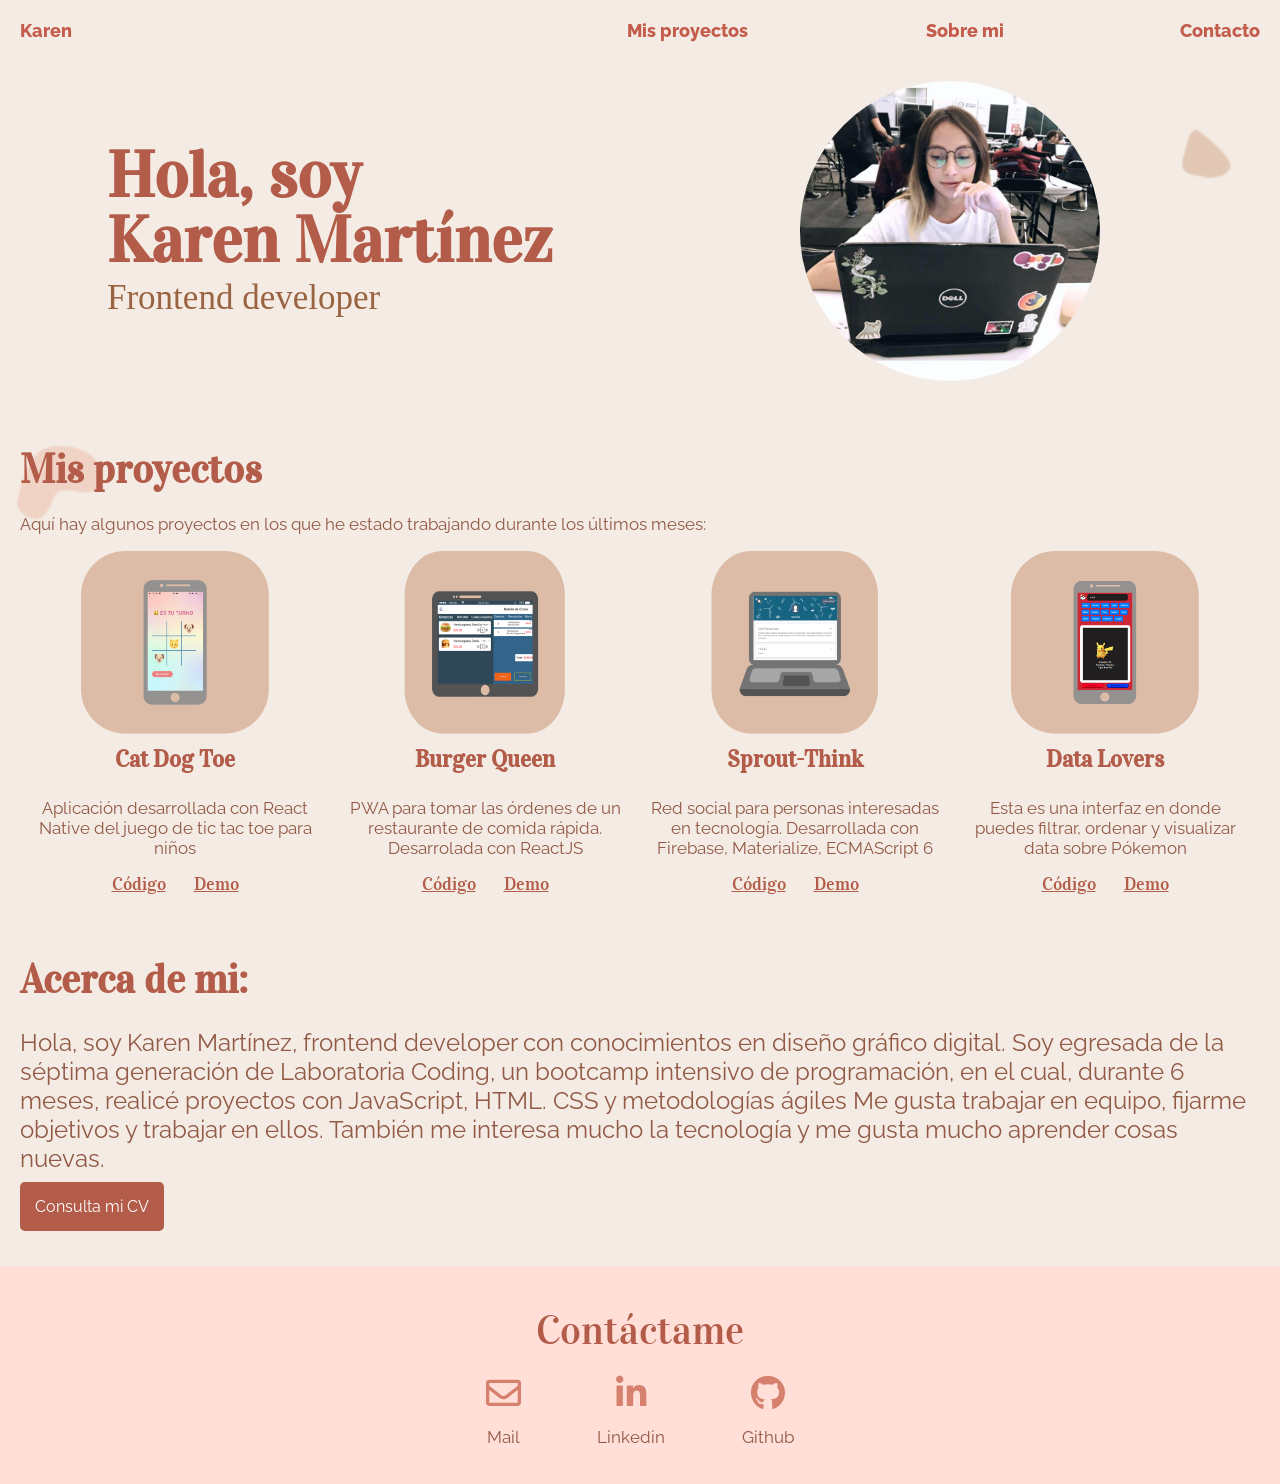
==== index.html @ d1239988 "update mayo 2021" ====
<!DOCTYPE html>
<html lang="en">

<head>
    <meta charset="UTF-8">
    <meta http-equiv="X-UA-Compatible" content="IE=edge">
    <meta name="viewport" content="width=device-width, initial-scale=1.0">
    <title>Karen Martínez Frontend Developer</title>
    <link rel="stylesheet" href="styles.css">
    <link rel="stylesheet" href="https://use.fontawesome.com/releases/v5.7.0/css/all.css"
    integrity="sha384-lZN37f5QGtY3VHgisS14W3ExzMWZxybE1SJSEsQp9S+oqd12jhcu+A56Ebc1zFSJ" crossorigin="anonymous">
</head>

<body>
    <main>
        <nav class="navbar">
            <ul class="nav-list">
                <li class="nav-list_item"><a href="#Start">Karen</a></li>
                <li class="nav-list_item"><a href="#Proyectos">Mis proyectos</a></li>
                <li class="nav-list_item"><a href="#Acercademi">Sobre mi</a></li>
                <li class="nav-list_item"><a href="#Contacto">Contacto</a></li>
            </ul>
        </nav>
        <section class="above" id="Start">
            <div class="above-txt_cont">
                <h1 class="above_title">Hola, soy<br>Karen Martínez<br></h1>
                <p  class="above_title_2">Frontend developer</p>
            </div>
            <div class="above-img_cont">
                <img src="/assets/karen-picture.jpg" alt="" class="above_photo">
            </div>
            <div class="mobile-links">
                <a href="#Proyectos">Mis proyectos</a>
                <a href="#Acercademi">Sobre mi</a>
                <a href="#Contacto">Contacto</a>
            </div>
        </section>
        <section class="projects" id="Proyectos">
            <h2 class="section_title">Mis proyectos</h2>
            <p class="gnral_txt">Aquí hay algunos proyectos en los que he estado trabajando durante los últimos
                meses:</p>
            <div class="projects_cards_cont">
                <div class="project_card">
                    <img src="./assets/Grupo 11.png">
                    <h3>Cat Dog Toe</h3>
                    <p class="gnral_txt">Aplicación desarrollada con React Native del juego de tic tac toe para niños
                    </p>
                    <div>
                        <a href="https://github.com/Karen-Mtz/CDMX007-TIC-TAC-TOE-RN" target="_blank">Código</a>
                        <a href="https://expo.io/@karen-marce/cat-dog" target="_blank">Demo</a>
                    </div>
                </div>
                <div class="project_card">
                    <img src="./assets/Grupo 8.png">
                    <h3>Burger Queen</h3>
                    <p class="gnral_txt">PWA para tomar las órdenes de un restaurante de comida rápida. Desarrolada
                        con ReactJS</p>
                    <div>
                        <a href="https://github.com/Karen-Mtz/BQ-test" target="_blank">Código</a>
                        <a href="https://karen-mtz.github.io/BQ-test/" target="_blank">Demo</a>
                    </div>
                </div>
                <div class="project_card">
                    <img src="./assets/Grupo 9.png">
                    <h3>Sprout-Think</h3>
                    <p class="gnral_txt">Red social para personas interesadas en tecnología. Desarrollada con
                        Firebase, Materialize, ECMAScript 6</p>
                    <div>
                        <a href="https://github.com/Karen-Mtz/CDMX007-social-network" target="_blank">Código</a>
                        <a href="https://karen-mtz.github.io/CDMX007-social-network/src/#home" target="_blank">Demo</a>
                    </div>
                </div>
                <div class="project_card">
                    <img src="./assets/Grupo 10.png">
                    <h3>Data Lovers</h3>
                    <p class="gnral_txt">Esta es una interfaz en donde puedes filtrar, ordenar y visualizar data
                        sobre Pókemon </p>
                    <div>
                        <a href="https://github.com/Karen-Mtz/cdmx-2019-01-bc-core-data-lovers"
                            target="_blank">Código</a>
                        <a href="https://karen-mtz.github.io/cdmx-2019-01-bc-core-data-lovers/src/"
                            target="_blank">Demo</a>
                    </div>
                </div>
            </div>
        </section>
        <section class="aboutme" id="Acercademi">
            <h2 class="section_title">Acerca de mi:</h2>
            <p>Hola, soy Karen Martínez, frontend developer con conocimientos en diseño gráfico digital.
                Soy egresada de la séptima generación de Laboratoria Coding, un bootcamp intensivo
                de programación, en el cual, durante 6 meses, realicé proyectos con JavaScript, HTML. CSS y
                metodologías ágiles 
                Me gusta trabajar en equipo, fijarme objetivos y trabajar en ellos. También me interesa mucho la tecnología y me
                gusta mucho aprender cosas nuevas.</p>
                <a class="cta_cv" href="https://drive.google.com/file/d/1RbEfGyEujtPp98dflF2PJL2Dz9s60iLj/view?usp=sharing" target="_blank">Consulta mi CV</a>
        </section>
        <footer id="Contacto">
            <h2 class="section_title">Contáctame</h2>
            <div class="footer-links">
                <div>
                    <a href="mailto: dkareen.mtz@gmail.com"><i class="far fa-envelope"></i></a>
                    <p class="gnral_txt">Mail</p>
                </div>
                <div>
                    <a href="https://www.linkedin.com/in/karen-marce/" target="_blank"><i class="fab fa-linkedin-in"></i></a>
                    <p class="gnral_txt">Linkedin</p>
                </div>
                <div>
                    <a href="https://github.com/Karen-Mtz" target="_blank"><i class="fab fa-github"></i></a>
                    <p class="gnral_txt">Github</p>
                </div>
            </div>
        </footer>
    </main>
</body>

</html>
---- styles.css ----
@import url('https://fonts.googleapis.com/css?family=Open+Sans&display=swap');
@import url('https://fonts.googleapis.com/css?family=Raleway&display=swap');
@import url('https://fonts.googleapis.com/css?family=Vidaloka&display=swap');

body {
    margin: 0;
    padding: 0;
    overflow-x: hidden;
}
.back {
    background-image: url(./assets/Web\ 1366\ –\ 1.png);
    background-size: cover;
    /* background-repeat: no-repeat; */
}
main {
    max-width: 1440px;
    margin: 0 auto;
    background-image: url(./assets/Web\ 1366\ –\ 2.png);
    background-size: cover;
}
.nav-list {
    list-style-type: none;
    margin: 0;
    padding: 0;
    display: grid;
    grid-template-columns: 2fr 1fr 1fr 1fr;
}
.nav-list li {
    justify-self: flex-end;
}
.nav-list li:first-child {
    justify-self: auto
}
 .nav-list_item a {
    display: block;
    padding: 20px;
    font-family: "Raleway";
    text-decoration: none;
    color: #C45C4C;
    font-weight: 800;
    font-size: 18px;
  }

  .above {
    padding: 20px;
    width: 100wv;
    display: grid;
    grid-template-columns: 1fr 1fr;
    align-items: center;
}
.above-img_cont {
    text-align: center;
}
  .above_photo {
    height: 300px;
    width: 300px;
    object-fit: fill;
    border-radius: 85%;
}

.above_title {
    font-family: 'Vidaloka', serif;
    color: #B35C49;
    font-size: 65px;
    line-height: 1em;
    margin: 0
}
.above_title_2 {
    font-size: 35px;
    font-weight: 100;
    color: #9A6341;
    margin: 5px 0;
}
.cta_cv {
    background-color: #B35C49;
    color: #fff;
    padding: 15px;
    border-radius: 5px;
    text-decoration: none;
    font-family: "Raleway";
}
.above_txt {
    color: #925946;
    font-size: 17px;
    font-family: 'Raleway';
    font-weight: 400;
    max-width: 70%;
    margin-bottom: 35px;
}
.above-txt_cont {
    justify-content: center;
    display: grid;
}
.projects,
.aboutme {
    padding: 20px;
}
.section_title {
    font-family: 'Vidaloka', serif;
    color: #B35C49;
    font-size: 40px;
    margin: 20px 0;
}
.gnral_txt {
    color: #925946;
    font-size: 17px;
    font-family: 'Raleway';
    font-weight: 400;
}
.projects_cards_cont {
    display: grid;
    grid-template-columns: 1fr 1fr 1fr 1fr;
}
.project_card {
    text-align: center;
    padding: 0 10px;
    display: flex;
    flex-flow: column;
    justify-content: center;
    align-items: center;
}
.project_card img {
    height: 65%;
    width: 65%;
}
.project_card h3 {
    font-family: 'Vidaloka', serif;
    color: #B35C49;
    font-size: 23px;
    margin: 10px;
}
.project_card .gnral_txt {
    margin: 15px 0;
}
.project_card a {
    font-family: 'Vidaloka';
    color: #B35C49;
    padding: 0 12px;
    font-size: 18px;
}
.aboutme p {
    font-size: 24px;
    color: #925946;
    font-family: 'Raleway';
}
i {
    color: #D6816D;
    font-size: 35px;
}
footer {
    background-color: #ffdfd7;
    text-align: center;
    padding: 20px 0;
}
footer h2 {
    margin: 0;
    font-weight: 300;
}
.footer-links {
    display: flex;
    justify-content: space-around;
    max-width: 30%;
    margin: 0 auto;
}
.aboutme {
    margin-bottom: 30px;
}

.mobile-links {
    display: none;
}


  @media only screen and (max-width: 768px) {
    .navbar {
        display: none;
    }
    .mobile-links {
        display: block;
    }
    .above {
        display: block;
        max-width: 100vw;
        text-align: center;
    }
    .above_txt {
        max-width: unset;
    }
    .above-img_cont {
        width: unset;
    }
    .projects_cards_cont {
        grid-template-columns: 1fr;
        grid-row-gap: 30px;
    }
    .footer-links {
        max-width: 80%;
    }

    .above_photo {
        height: 200px;
        width: 200px;
    }
    .mobile-links {
        display: flex;
        justify-content: space-around; 
        margin-top: 20px;
     }
     .mobile-links a {
        font-family: "Raleway";
        text-decoration: none;
        color: #C45C4C;
        font-weight: 800;
        font-size: 16px;
        padding: 0 5px;
     }
  }
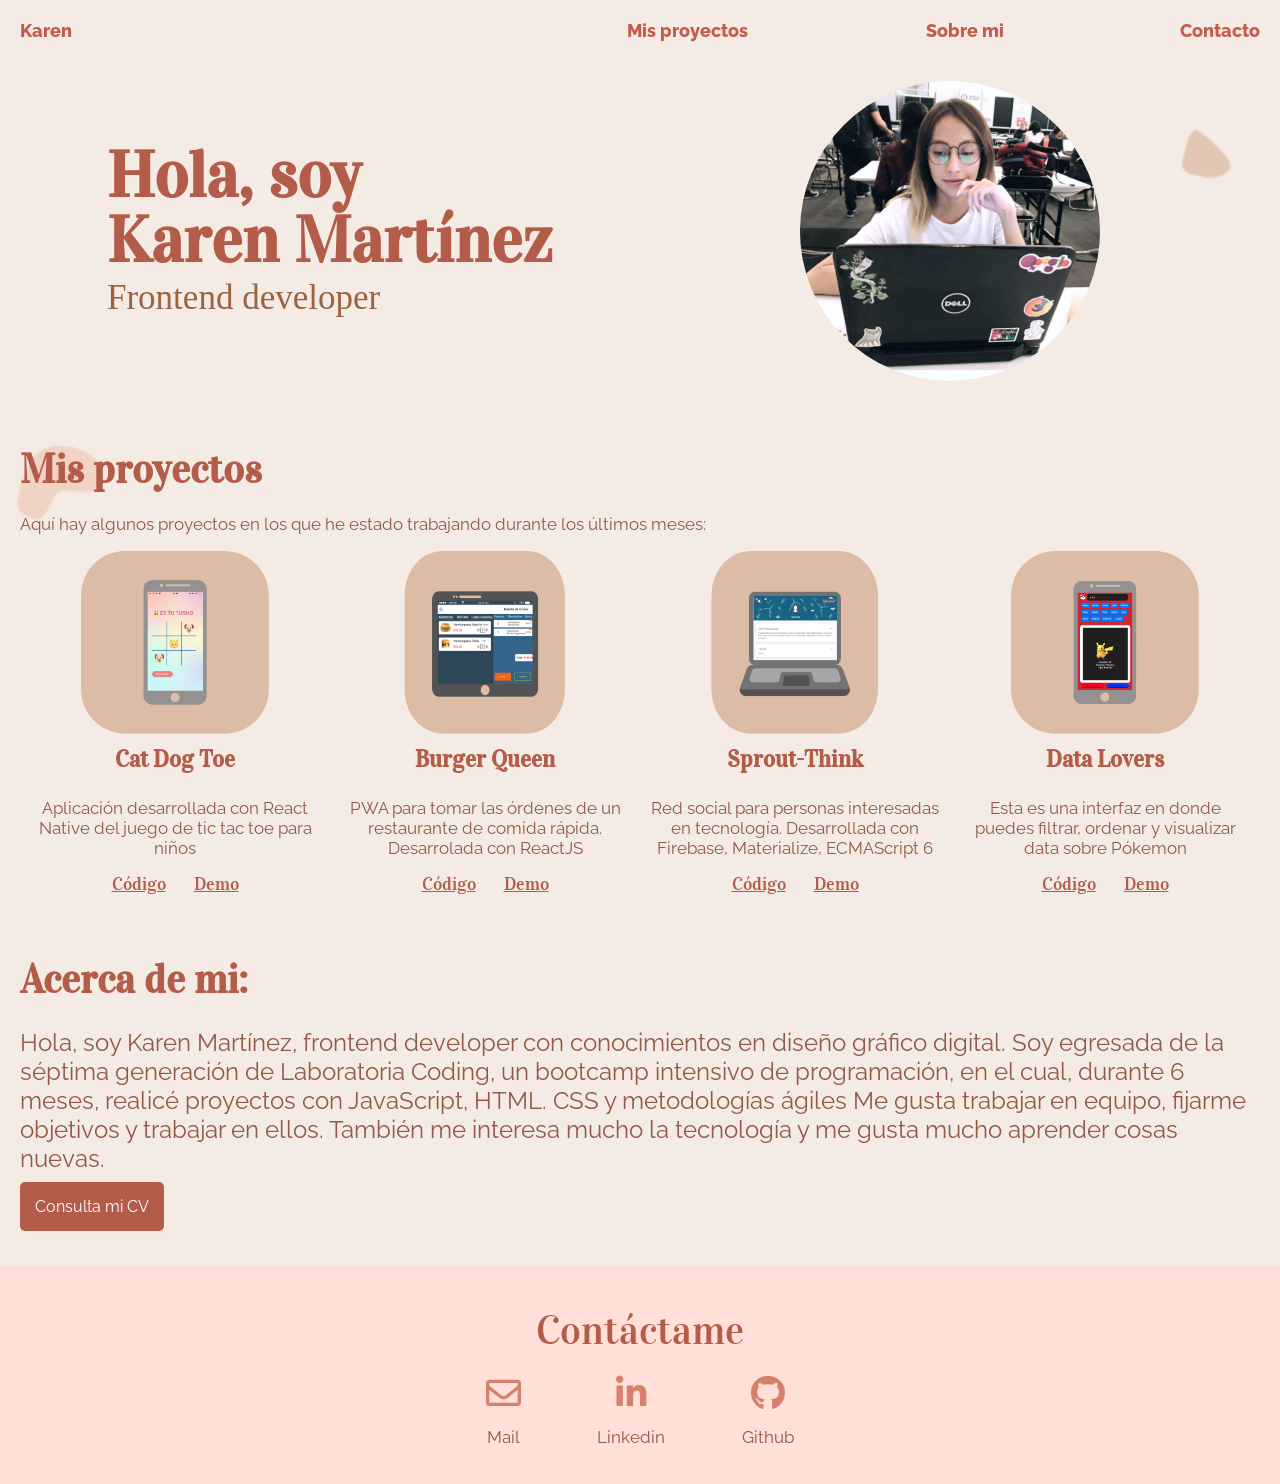
==== commit 9c4a5ae1: "a" ====
--- a/index.html
+++ b/index.html
@@ -1,16 +1,14 @@
 <!DOCTYPE html>
-<html lang="en">
-
+<html lang="es">
 <head>
     <meta charset="UTF-8">
     <meta http-equiv="X-UA-Compatible" content="IE=edge">
-    <meta name="viewport" content="width=device-width, initial-scale=1.0">
+    <meta name="viewport" content="width=device-width, initial-scale=1, shrink-to-fit=no">
     <title>Karen Martínez Frontend Developer</title>
     <link rel="stylesheet" href="styles.css">
     <link rel="stylesheet" href="https://use.fontawesome.com/releases/v5.7.0/css/all.css"
     integrity="sha384-lZN37f5QGtY3VHgisS14W3ExzMWZxybE1SJSEsQp9S+oqd12jhcu+A56Ebc1zFSJ" crossorigin="anonymous">
 </head>
-
 <body>
     <main>
         <nav class="navbar">
@@ -27,7 +25,7 @@
                 <p  class="above_title_2">Frontend developer</p>
             </div>
             <div class="above-img_cont">
-                <img src="/assets/karen-picture.jpg" alt="" class="above_photo">
+                <img src="/assets/profile-picture.png" alt="" class="above_photo">
             </div>
             <div class="mobile-links">
                 <a href="#Proyectos">Mis proyectos</a>
@@ -113,5 +111,4 @@
         </footer>
     </main>
 </body>
-
 </html>
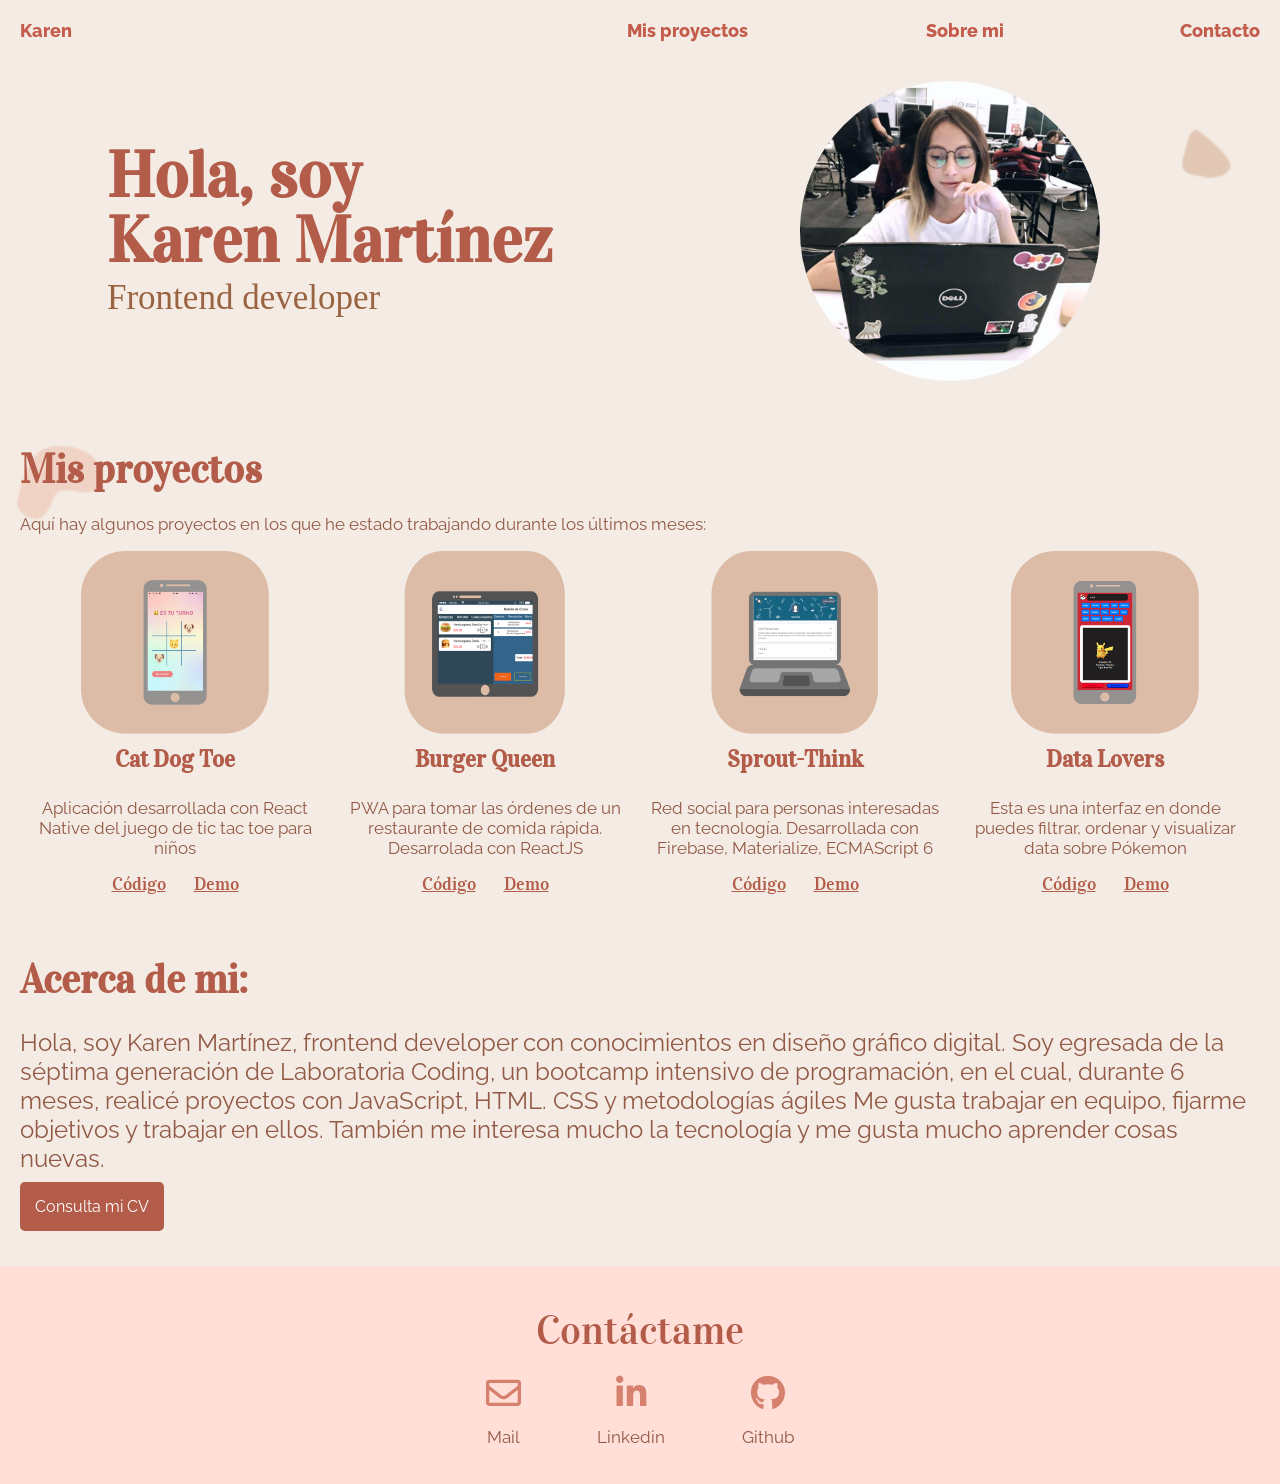
==== commit 1bd9ae0c: "no se ve la foto" ====
--- a/index.html
+++ b/index.html
@@ -25,7 +25,7 @@
                 <p  class="above_title_2">Frontend developer</p>
             </div>
             <div class="above-img_cont">
-                <img src="/assets/profile-picture.png" alt="" class="above_photo">
+                <img src="/karen-picture.jpg" alt="Fotografía de Karen Martínez" class="above_photo">
             </div>
             <div class="mobile-links">
                 <a href="#Proyectos">Mis proyectos</a>
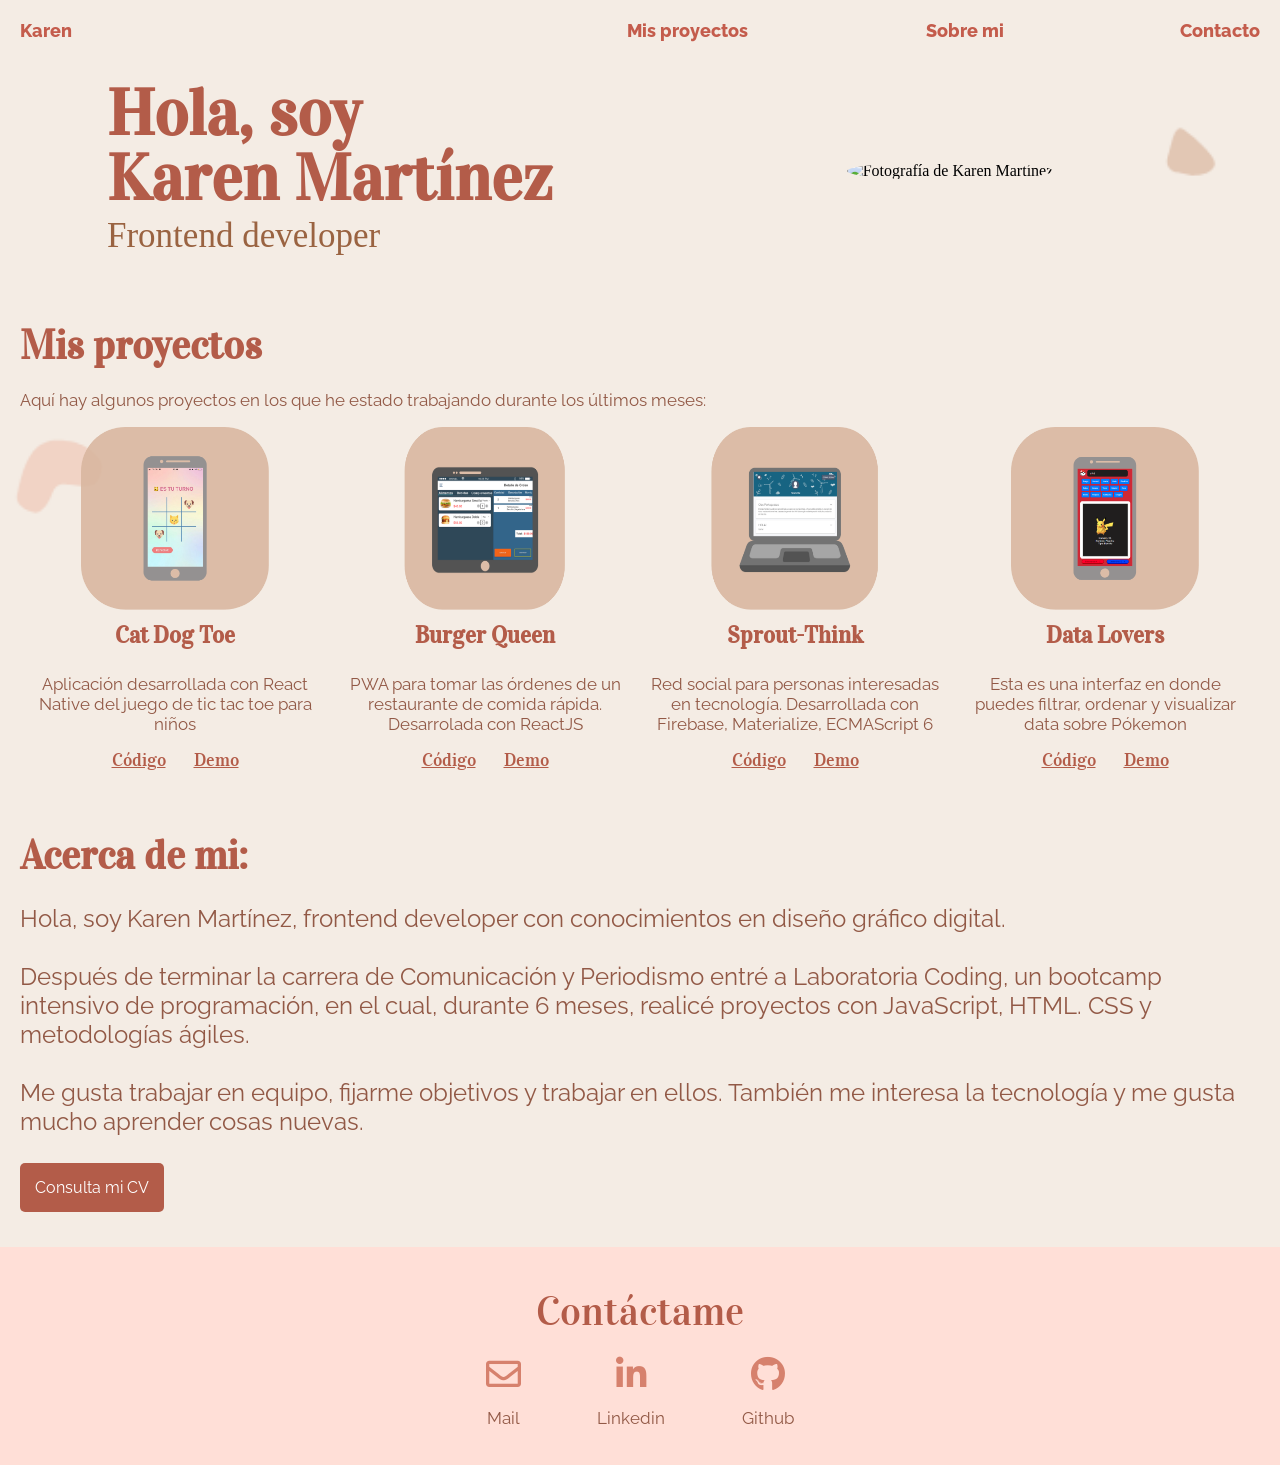
==== commit acaaf931: "photo" ====
--- a/index.html
+++ b/index.html
@@ -25,7 +25,7 @@
                 <p  class="above_title_2">Frontend developer</p>
             </div>
             <div class="above-img_cont">
-                <img src="/karen-picture.jpg" alt="Fotografía de Karen Martínez" class="above_photo">
+                <img src="https://i.postimg.cc/fRy5rN2d/profile-picture.png" alt="Fotografía de Karen Martínez" class="above_photo">
             </div>
             <div class="mobile-links">
                 <a href="#Proyectos">Mis proyectos</a>
@@ -84,12 +84,11 @@
         </section>
         <section class="aboutme" id="Acercademi">
             <h2 class="section_title">Acerca de mi:</h2>
-            <p>Hola, soy Karen Martínez, frontend developer con conocimientos en diseño gráfico digital.
-                Soy egresada de la séptima generación de Laboratoria Coding, un bootcamp intensivo
+            <p>Hola, soy Karen Martínez, frontend developer con conocimientos en diseño gráfico digital.<br><br>
+               Después de terminar la carrera de Comunicación y Periodismo entré a Laboratoria Coding, un bootcamp intensivo
                 de programación, en el cual, durante 6 meses, realicé proyectos con JavaScript, HTML. CSS y
-                metodologías ágiles 
-                Me gusta trabajar en equipo, fijarme objetivos y trabajar en ellos. También me interesa mucho la tecnología y me
-                gusta mucho aprender cosas nuevas.</p>
+                metodologías ágiles. <br><br>Me gusta trabajar en equipo, fijarme objetivos y trabajar en ellos. También me interesa la tecnología y me
+                gusta mucho aprender cosas nuevas.</p><br>
                 <a class="cta_cv" href="https://drive.google.com/file/d/1RbEfGyEujtPp98dflF2PJL2Dz9s60iLj/view?usp=sharing" target="_blank">Consulta mi CV</a>
         </section>
         <footer id="Contacto">
